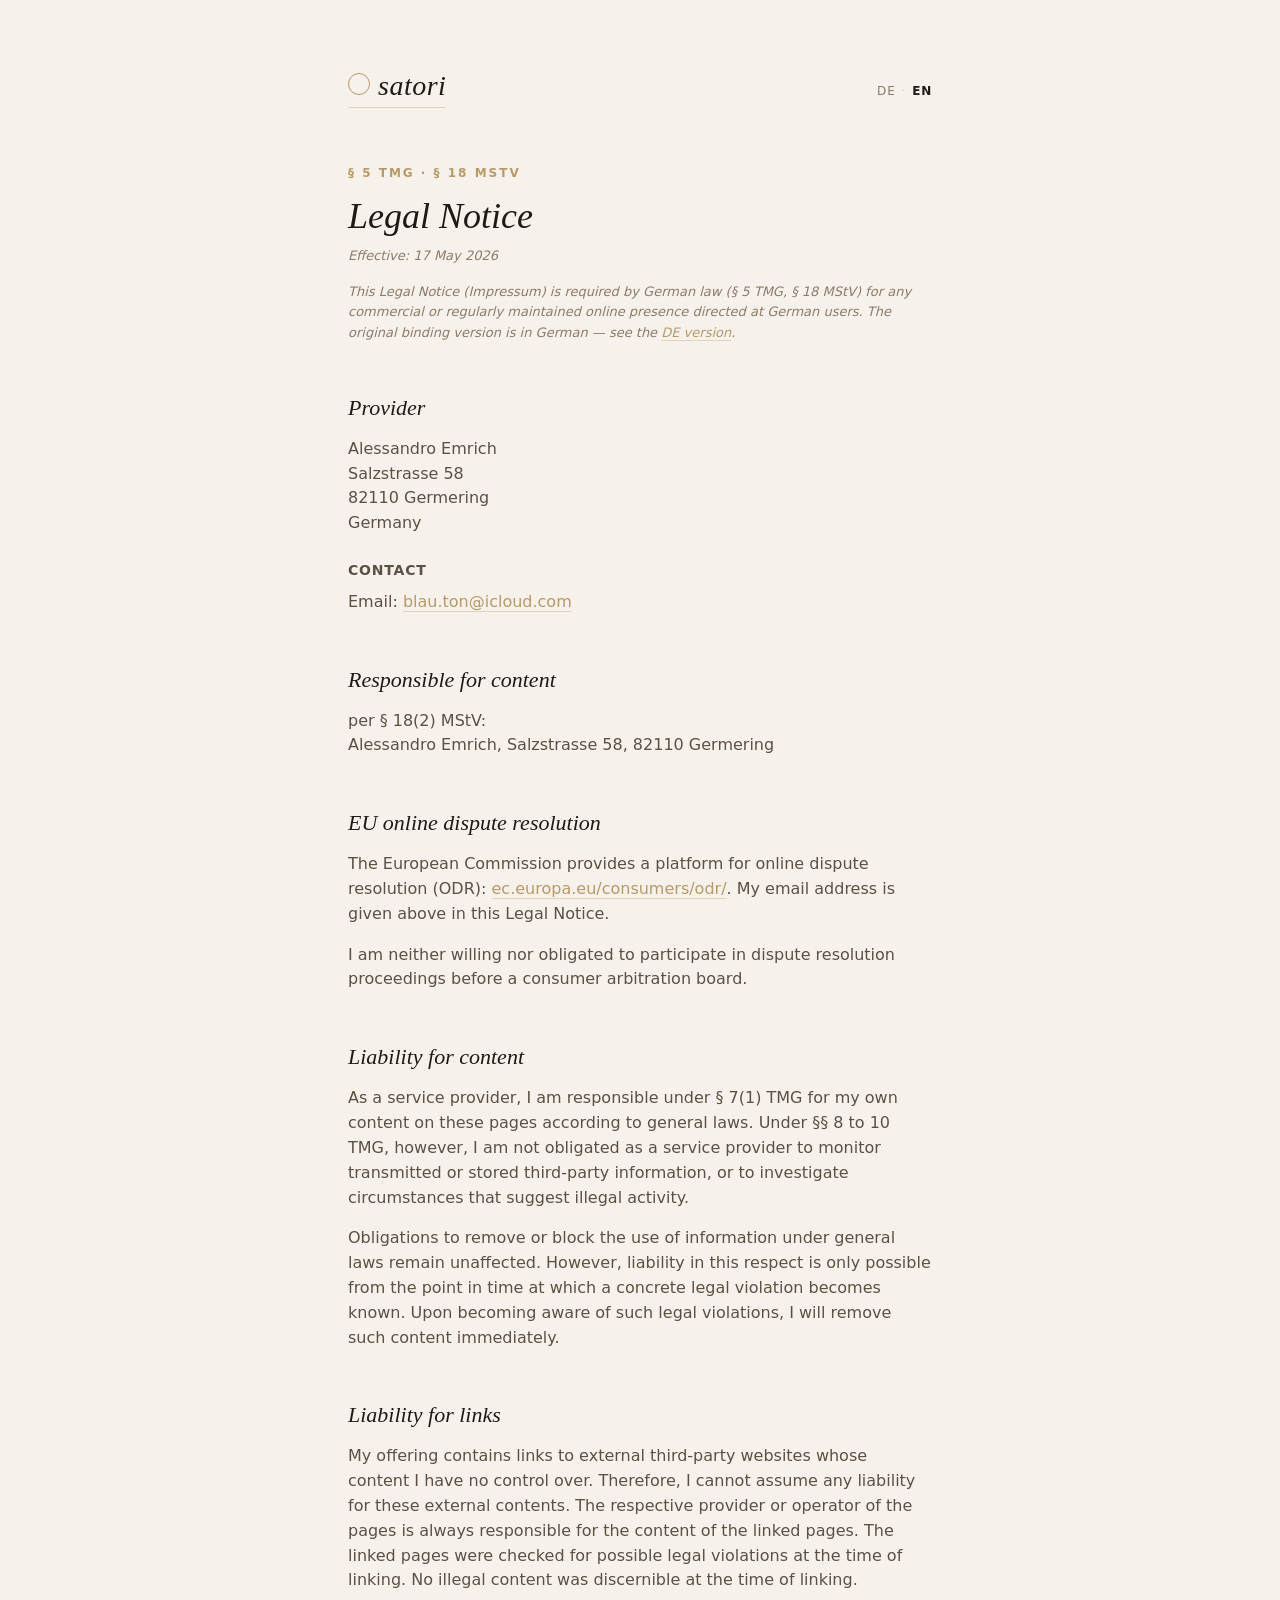
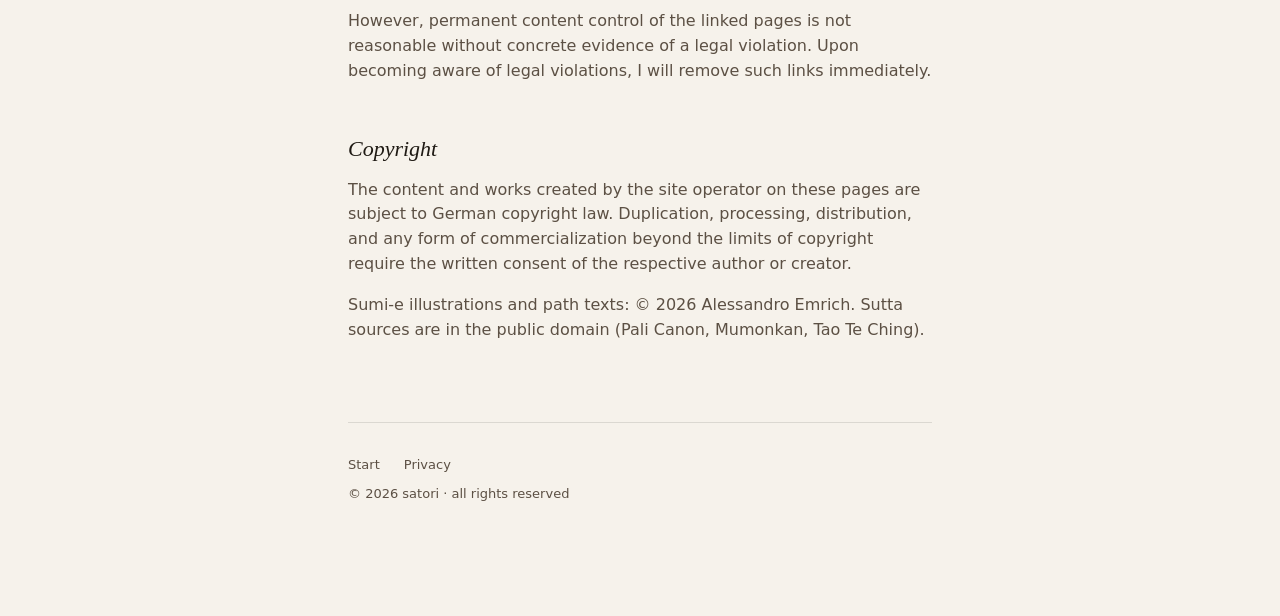
==== impressum-en.html @ be61975e "Add EN variants + DE/EN language toggle * index-en.html      — English landing page * privacy-en.htm" ====
<!DOCTYPE html>
<html lang="en">
<head>
  <meta charset="UTF-8">
  <meta name="viewport" content="width=device-width, initial-scale=1, viewport-fit=cover">
  <title>Legal Notice · satori</title>
  <meta name="description" content="Legal Notice (Impressum) for the satori app per § 5 TMG / § 18 MStV.">
  <meta name="theme-color" content="#F6F2EB">
  <link rel="stylesheet" href="style.css">
</head>
<body>
  <main class="page">

    <header>
      <a class="brand" href="/">
        <span class="brand-mark" aria-hidden="true"></span>
        <span class="brand-name">satori</span>
      </a>
      <nav class="lang-toggle" aria-label="Switch language">
        <a href="impressum.html">DE</a><span class="sep">·</span><span class="active">EN</span>
      </nav>
    </header>

    <p class="eyebrow">§ 5 TMG · § 18 MStV</p>
    <h1>Legal Notice</h1>
    <p class="meta">Effective: 17 May 2026</p>

    <p class="meta">This Legal Notice (Impressum) is required by
    German law (§ 5 TMG, § 18 MStV) for any commercial or regularly
    maintained online presence directed at German users. The original
    binding version is in German — see the <a href="impressum.html">DE
    version</a>.</p>

    <h2>Provider</h2>
    <p>
      Alessandro Emrich<br>
      Salzstrasse 58<br>
      82110 Germering<br>
      Germany
    </p>

    <h3>Contact</h3>
    <p>
      Email: <a href="mailto:blau.ton@icloud.com">blau.ton@icloud.com</a>
    </p>

    <h2>Responsible for content</h2>
    <p>
      per § 18(2) MStV:<br>
      Alessandro Emrich, Salzstrasse 58, 82110 Germering
    </p>

    <h2>EU online dispute resolution</h2>
    <p>The European Commission provides a platform for online dispute
    resolution (ODR):
    <a href="https://ec.europa.eu/consumers/odr/" target="_blank" rel="noopener">ec.europa.eu/consumers/odr/</a>.
    My email address is given above in this Legal Notice.</p>

    <p>I am neither willing nor obligated to participate in dispute
    resolution proceedings before a consumer arbitration board.</p>

    <h2>Liability for content</h2>
    <p>As a service provider, I am responsible under § 7(1) TMG for
    my own content on these pages according to general laws. Under
    §§ 8 to 10 TMG, however, I am not obligated as a service provider
    to monitor transmitted or stored third-party information, or to
    investigate circumstances that suggest illegal activity.</p>

    <p>Obligations to remove or block the use of information under
    general laws remain unaffected. However, liability in this
    respect is only possible from the point in time at which a
    concrete legal violation becomes known. Upon becoming aware of
    such legal violations, I will remove such content immediately.</p>

    <h2>Liability for links</h2>
    <p>My offering contains links to external third-party websites
    whose content I have no control over. Therefore, I cannot assume
    any liability for these external contents. The respective provider
    or operator of the pages is always responsible for the content of
    the linked pages. The linked pages were checked for possible legal
    violations at the time of linking. No illegal content was
    discernible at the time of linking.</p>

    <p>However, permanent content control of the linked pages is not
    reasonable without concrete evidence of a legal violation. Upon
    becoming aware of legal violations, I will remove such links
    immediately.</p>

    <h2>Copyright</h2>
    <p>The content and works created by the site operator on these
    pages are subject to German copyright law. Duplication,
    processing, distribution, and any form of commercialization
    beyond the limits of copyright require the written consent of the
    respective author or creator.</p>

    <p>Sumi-e illustrations and path texts: © 2026 Alessandro Emrich.
    Sutta sources are in the public domain (Pali Canon, Mumonkan, Tao
    Te Ching).</p>

    <footer>
      <nav>
        <a href="index-en.html">Start</a>
        <a href="privacy-en.html">Privacy</a>
      </nav>
      <p>© 2026 satori · all rights reserved</p>
    </footer>

  </main>
</body>
</html>
---- style.css ----
/* Satori · minimal calm style — Cream/Ink/Gold matching the iOS app. */

:root {
  --bg: #F6F2EB;
  --card: #FFFFFF;
  --ink: #1F1A14;
  --ink-2: #5C5044;
  --ink-3: #8C7B6B;
  --gold: #B89968;
  --divider: rgba(31, 26, 20, 0.12);
}

@media (prefers-color-scheme: dark) {
  :root {
    --bg: #11162A;
    --card: #1A2038;
    --ink: #E8E2D5;
    --ink-2: #B8B0A0;
    --ink-3: #80776B;
    --divider: rgba(232, 226, 213, 0.14);
  }
}

* { box-sizing: border-box; }

html, body {
  margin: 0;
  padding: 0;
  background: var(--bg);
  color: var(--ink);
  font-family: -apple-system, "SF Pro Text", "Helvetica Neue", system-ui, sans-serif;
  font-size: 16px;
  line-height: 1.55;
  -webkit-font-smoothing: antialiased;
}

.page {
  max-width: 640px;
  margin: 0 auto;
  padding: 64px 28px 96px;
}

header {
  display: flex;
  justify-content: space-between;
  align-items: baseline;
  margin-bottom: 56px;
  gap: 16px;
}

.brand {
  display: inline-flex;
  align-items: baseline;
  gap: 8px;
  text-decoration: none;
  color: var(--ink);
}

.lang-toggle {
  font-size: 12px;
  letter-spacing: 0.8px;
  text-transform: uppercase;
  color: var(--ink-3);
  white-space: nowrap;
}

.lang-toggle .active {
  color: var(--ink);
  font-weight: 600;
}

.lang-toggle a {
  color: var(--ink-3);
  border-bottom: none;
}

.lang-toggle a:hover {
  color: var(--gold);
}

.lang-toggle .sep {
  margin: 0 6px;
  color: var(--divider);
}

.brand-mark {
  width: 22px;
  height: 22px;
  border: 1.5px solid var(--gold);
  border-radius: 50%;
}

.brand-name {
  font-family: "Cormorant Garamond", "EB Garamond", Georgia, serif;
  font-style: italic;
  font-size: 28px;
  font-weight: 500;
  letter-spacing: 0.5px;
}

h1 {
  font-family: "Cormorant Garamond", "EB Garamond", Georgia, serif;
  font-style: italic;
  font-weight: 500;
  font-size: 36px;
  line-height: 1.2;
  margin: 0 0 8px;
  color: var(--ink);
}

.eyebrow {
  font-size: 12px;
  font-weight: 600;
  letter-spacing: 2px;
  color: var(--gold);
  text-transform: uppercase;
  margin: 0 0 12px;
}

h2 {
  font-family: "Cormorant Garamond", "EB Garamond", Georgia, serif;
  font-style: italic;
  font-weight: 500;
  font-size: 22px;
  margin: 48px 0 12px;
  color: var(--ink);
}

h3 {
  font-size: 14px;
  font-weight: 600;
  letter-spacing: 0.8px;
  color: var(--ink-2);
  margin: 24px 0 8px;
  text-transform: uppercase;
}

p, ul, ol {
  color: var(--ink-2);
  margin: 0 0 16px;
}

ul, ol {
  padding-left: 22px;
}

li {
  margin-bottom: 6px;
}

a {
  color: var(--gold);
  text-decoration: none;
  border-bottom: 1px solid rgba(184, 153, 104, 0.35);
}

a:hover {
  border-bottom-color: var(--gold);
}

.meta {
  font-size: 13px;
  color: var(--ink-3);
  font-style: italic;
}

hr {
  border: 0;
  border-top: 1px solid var(--divider);
  margin: 48px 0;
}

footer {
  margin-top: 80px;
  padding-top: 32px;
  border-top: 1px solid var(--divider);
  font-size: 13px;
  color: var(--ink-3);
}

footer nav {
  display: flex;
  gap: 24px;
  margin-bottom: 8px;
}

footer nav a {
  color: var(--ink-2);
  border-bottom: none;
}

footer nav a:hover {
  color: var(--gold);
}

.divider-circle {
  display: flex;
  align-items: center;
  gap: 8px;
  margin: 32px auto;
  max-width: 160px;
}

.divider-circle::before,
.divider-circle::after {
  content: "";
  flex: 1;
  height: 1px;
  background: rgba(184, 153, 104, 0.45);
}

.divider-circle .ring {
  width: 8px;
  height: 8px;
  border: 1px solid rgba(184, 153, 104, 0.7);
  border-radius: 50%;
  flex-shrink: 0;
}

/* small-screen tighter */
@media (max-width: 480px) {
  .page { padding: 40px 22px 64px; }
  h1 { font-size: 30px; }
  h2 { font-size: 20px; margin-top: 36px; }
}
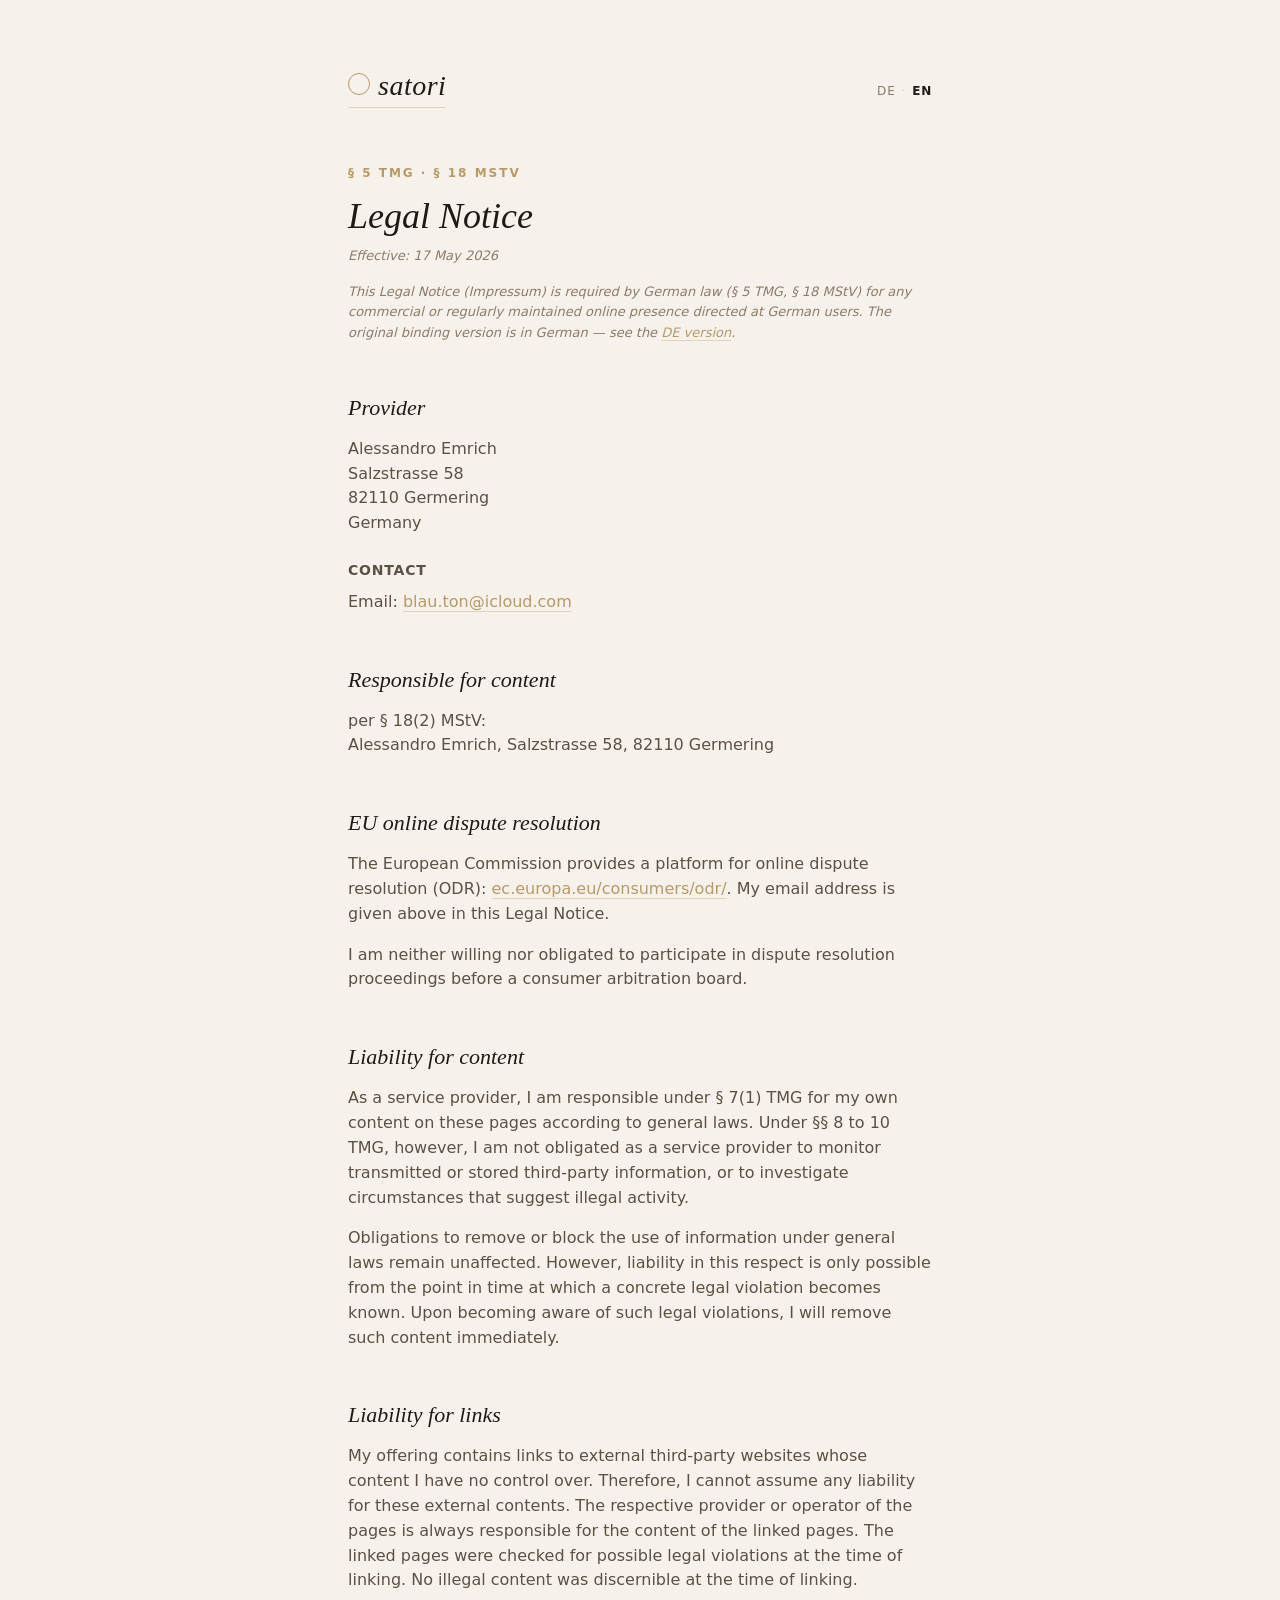
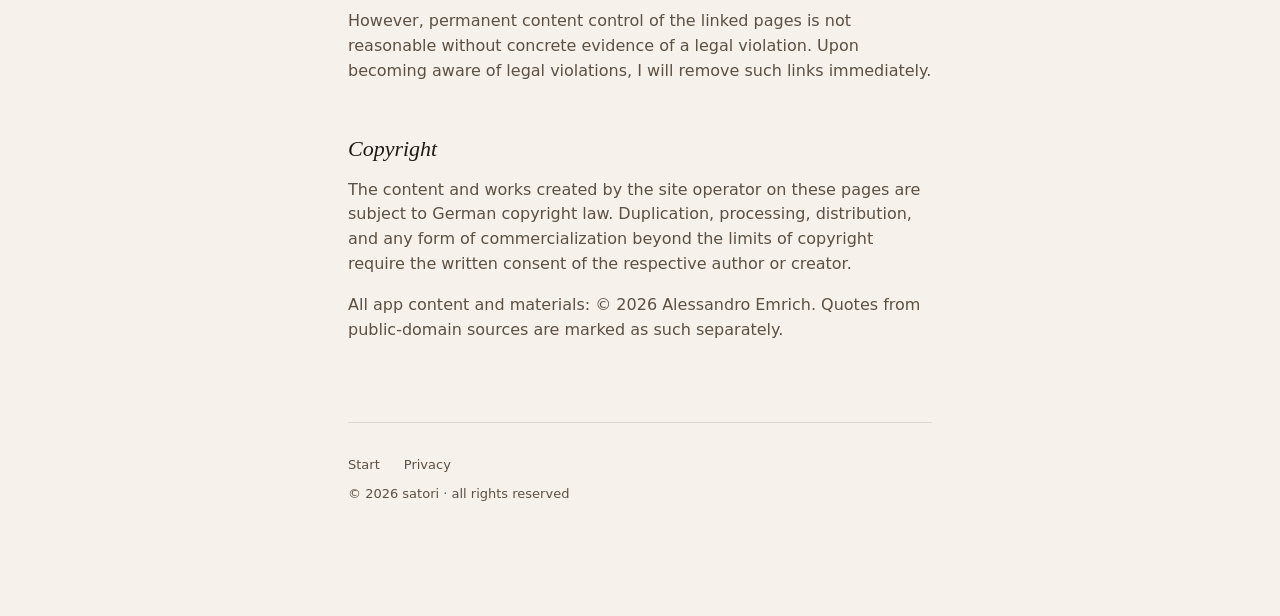
==== commit 87b491d9: "Restmarketing raus: meta-descriptions, Impressum-Copyright, Privacy § 2 * meta description in allen " ====
--- a/impressum-en.html
+++ b/impressum-en.html
@@ -3,8 +3,9 @@
 <head>
   <meta charset="UTF-8">
   <meta name="viewport" content="width=device-width, initial-scale=1, viewport-fit=cover">
+  <meta name="robots" content="noindex,nofollow,noarchive">
   <title>Legal Notice · satori</title>
-  <meta name="description" content="Legal Notice (Impressum) for the satori app per § 5 TMG / § 18 MStV.">
+  <meta name="description" content="Legal Notice">
   <meta name="theme-color" content="#F6F2EB">
   <link rel="stylesheet" href="style.css">
 </head>
@@ -93,9 +94,7 @@
     beyond the limits of copyright require the written consent of the
     respective author or creator.</p>
 
-    <p>Sumi-e illustrations and path texts: © 2026 Alessandro Emrich.
-    Sutta sources are in the public domain (Pali Canon, Mumonkan, Tao
-    Te Ching).</p>
+    <p>All app content and materials: © 2026 Alessandro Emrich. Quotes from public-domain sources are marked as such separately.</p>
 
     <footer>
       <nav>
--- a/style.css
+++ b/style.css
@@ -83,6 +83,23 @@
   color: var(--divider);
 }
 
+/* Landing-page: nackte Legal-Links statt Marketing */
+.legal-links {
+  display: flex;
+  gap: 24px;
+  margin-top: 32px;
+}
+
+.legal-links a {
+  font-size: 15px;
+  color: var(--ink-2);
+  border-bottom: none;
+}
+
+.legal-links a:hover {
+  color: var(--gold);
+}
+
 .brand-mark {
   width: 22px;
   height: 22px;
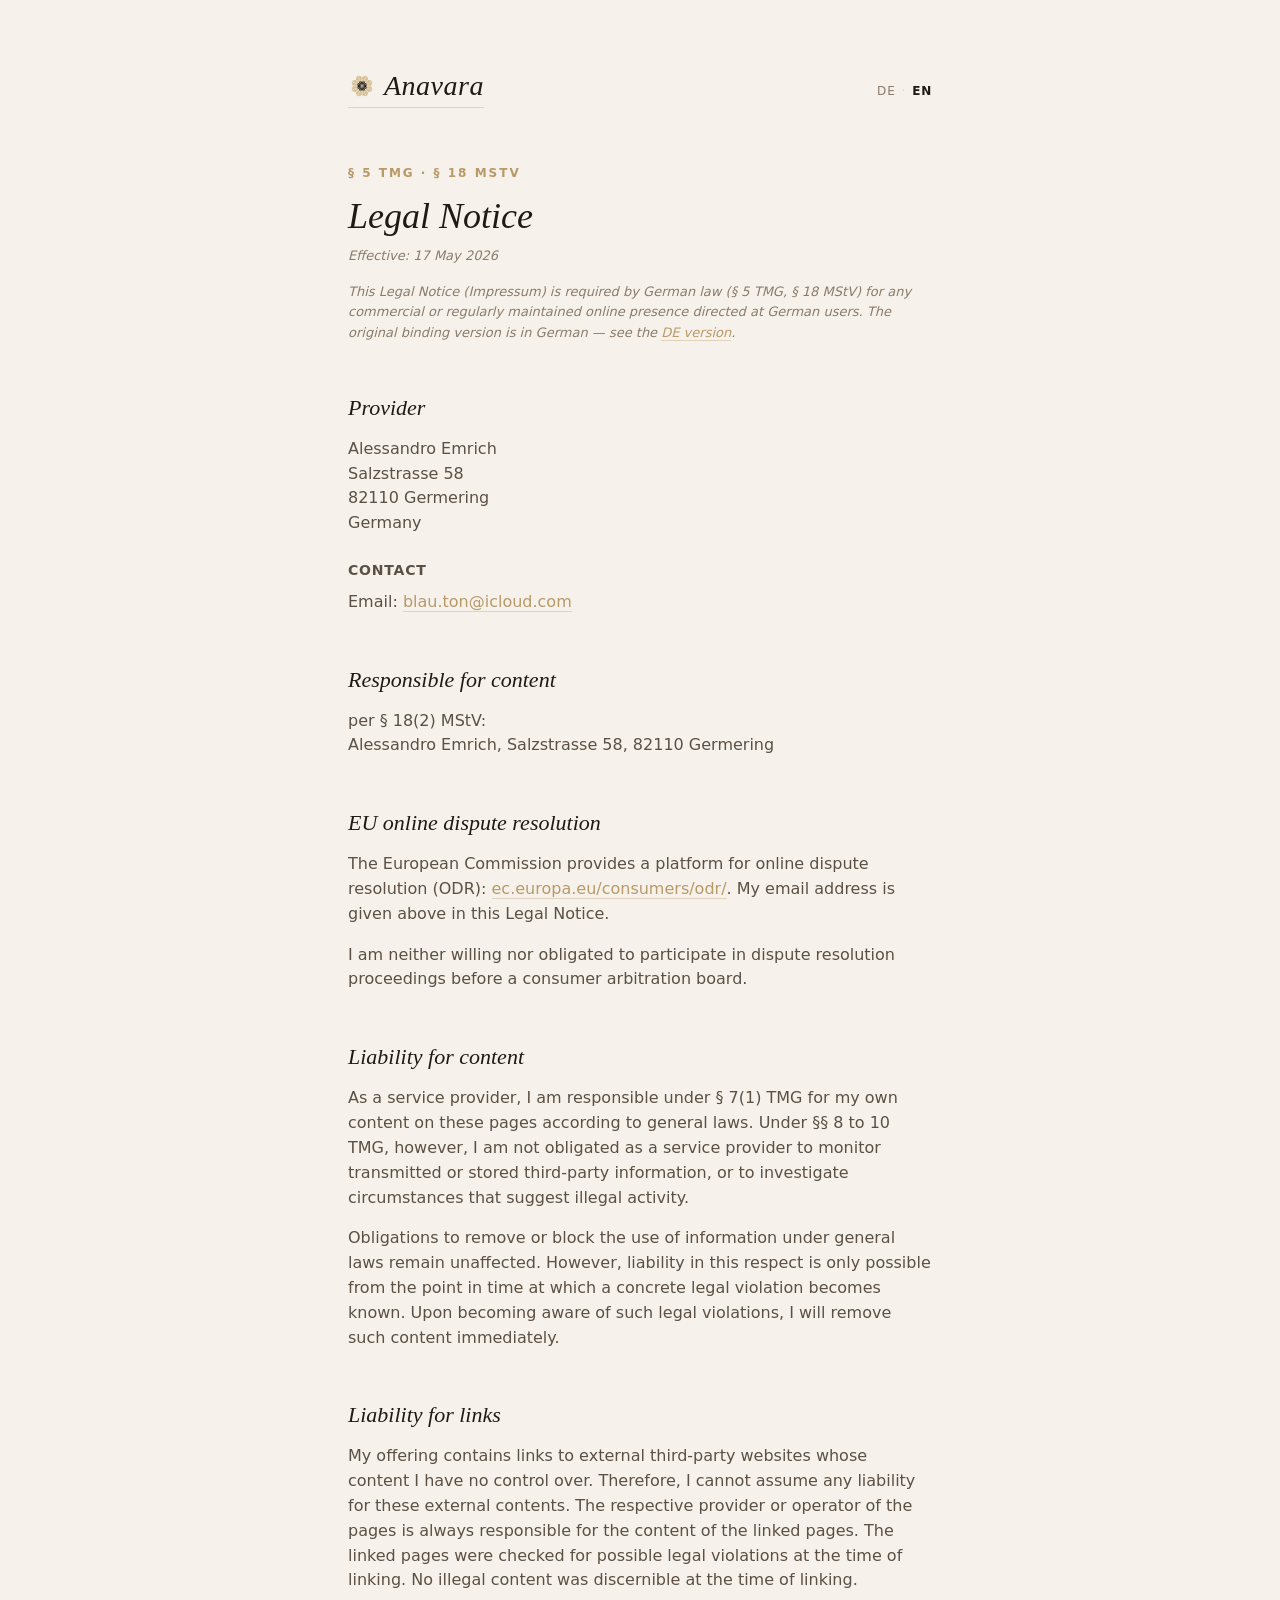
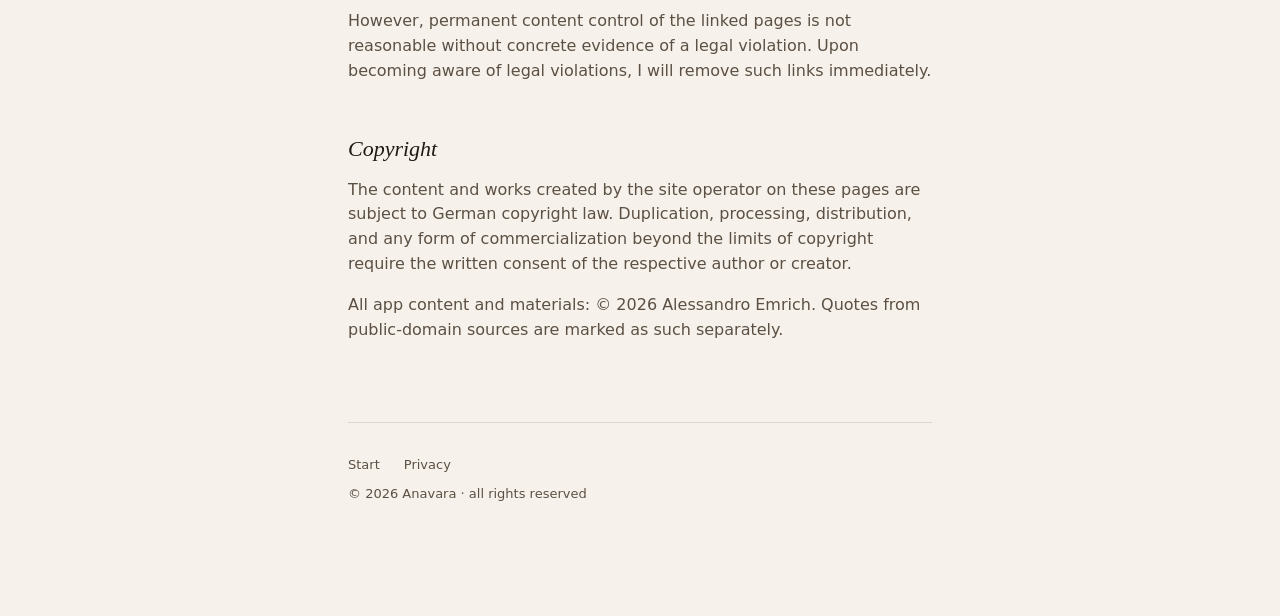
==== commit ffd4c6a1: "Rebrand: Satori → Anavara + Lotus-Logo - HTML/CSS/LICENSE/README: alle Satori-Erwähnungen → Anavara " ====
--- a/impressum-en.html
+++ b/impressum-en.html
@@ -4,7 +4,7 @@
   <meta charset="UTF-8">
   <meta name="viewport" content="width=device-width, initial-scale=1, viewport-fit=cover">
   <meta name="robots" content="noindex,nofollow,noarchive">
-  <title>Legal Notice · satori</title>
+  <title>Legal Notice · Anavara</title>
   <meta name="description" content="Legal Notice">
   <meta name="theme-color" content="#F6F2EB">
   <link rel="stylesheet" href="style.css">
@@ -15,7 +15,7 @@
     <header>
       <a class="brand" href="/">
         <span class="brand-mark" aria-hidden="true"></span>
-        <span class="brand-name">satori</span>
+        <span class="brand-name">Anavara</span>
       </a>
       <nav class="lang-toggle" aria-label="Switch language">
         <a href="impressum.html">DE</a><span class="sep">·</span><span class="active">EN</span>
@@ -101,7 +101,7 @@
         <a href="index-en.html">Start</a>
         <a href="privacy-en.html">Privacy</a>
       </nav>
-      <p>© 2026 satori · all rights reserved</p>
+      <p>© 2026 Anavara · all rights reserved</p>
     </footer>
 
   </main>
--- a/style.css
+++ b/style.css
@@ -1,4 +1,4 @@
-/* Satori · minimal calm style — Cream/Ink/Gold matching the iOS app. */
+/* Anavara · minimal calm style — Cream/Ink/Gold matching the iOS app. */
 
 :root {
   --bg: #F6F2EB;
@@ -100,11 +100,14 @@
   color: var(--gold);
 }
 
+/* Anavara-Lotus — 16 äußere Petals gold + 16 innere Petals dunkel,
+   exakte Brand-SVG (assets/branding/Lotus.svg im iOS-Repo). */
 .brand-mark {
-  width: 22px;
-  height: 22px;
-  border: 1.5px solid var(--gold);
-  border-radius: 50%;
+  width: 28px;
+  height: 28px;
+  background: url(lotus.svg) no-repeat center / contain;
+  flex-shrink: 0;
+  align-self: center;
 }
 
 .brand-name {
@@ -210,28 +213,31 @@
   color: var(--gold);
 }
 
-.divider-circle {
-  display: flex;
-  align-items: center;
-  gap: 8px;
-  margin: 32px auto;
-  max-width: 160px;
-}
-
-.divider-circle::before,
-.divider-circle::after {
-  content: "";
-  flex: 1;
-  height: 1px;
-  background: rgba(184, 153, 104, 0.45);
-}
-
-.divider-circle .ring {
-  width: 8px;
-  height: 8px;
-  border: 1px solid rgba(184, 153, 104, 0.7);
-  border-radius: 50%;
-  flex-shrink: 0;
+/* Trennlinie mit tibetischem Endlosknoten (Shrivatsa) in der Mitte —
+   eines der acht buddhistischen Glückssymbole, hier als Hairline-
+   Geflecht. Aus dem Anavara-Graphics-Deck portiert.
+   currentColor + opacity übers .divider-knot-Element steuerbar. */
+.divider-knot {
+  display: block;
+  margin: 36px auto;
+  width: 200px;
+  height: 20px;
+  color: var(--gold);
+  opacity: 0.7;
+}
+
+.divider-knot path,
+.divider-knot line {
+  fill: none;
+  stroke: currentColor;
+  stroke-width: 1;
+  stroke-linecap: round;
+  stroke-linejoin: round;
+}
+
+/* Inner-Knoten ist im scale(0.32), darum strokeWidth 3 für ~1 px sichtbar */
+.divider-knot .knot path {
+  stroke-width: 3;
 }
 
 /* small-screen tighter */
